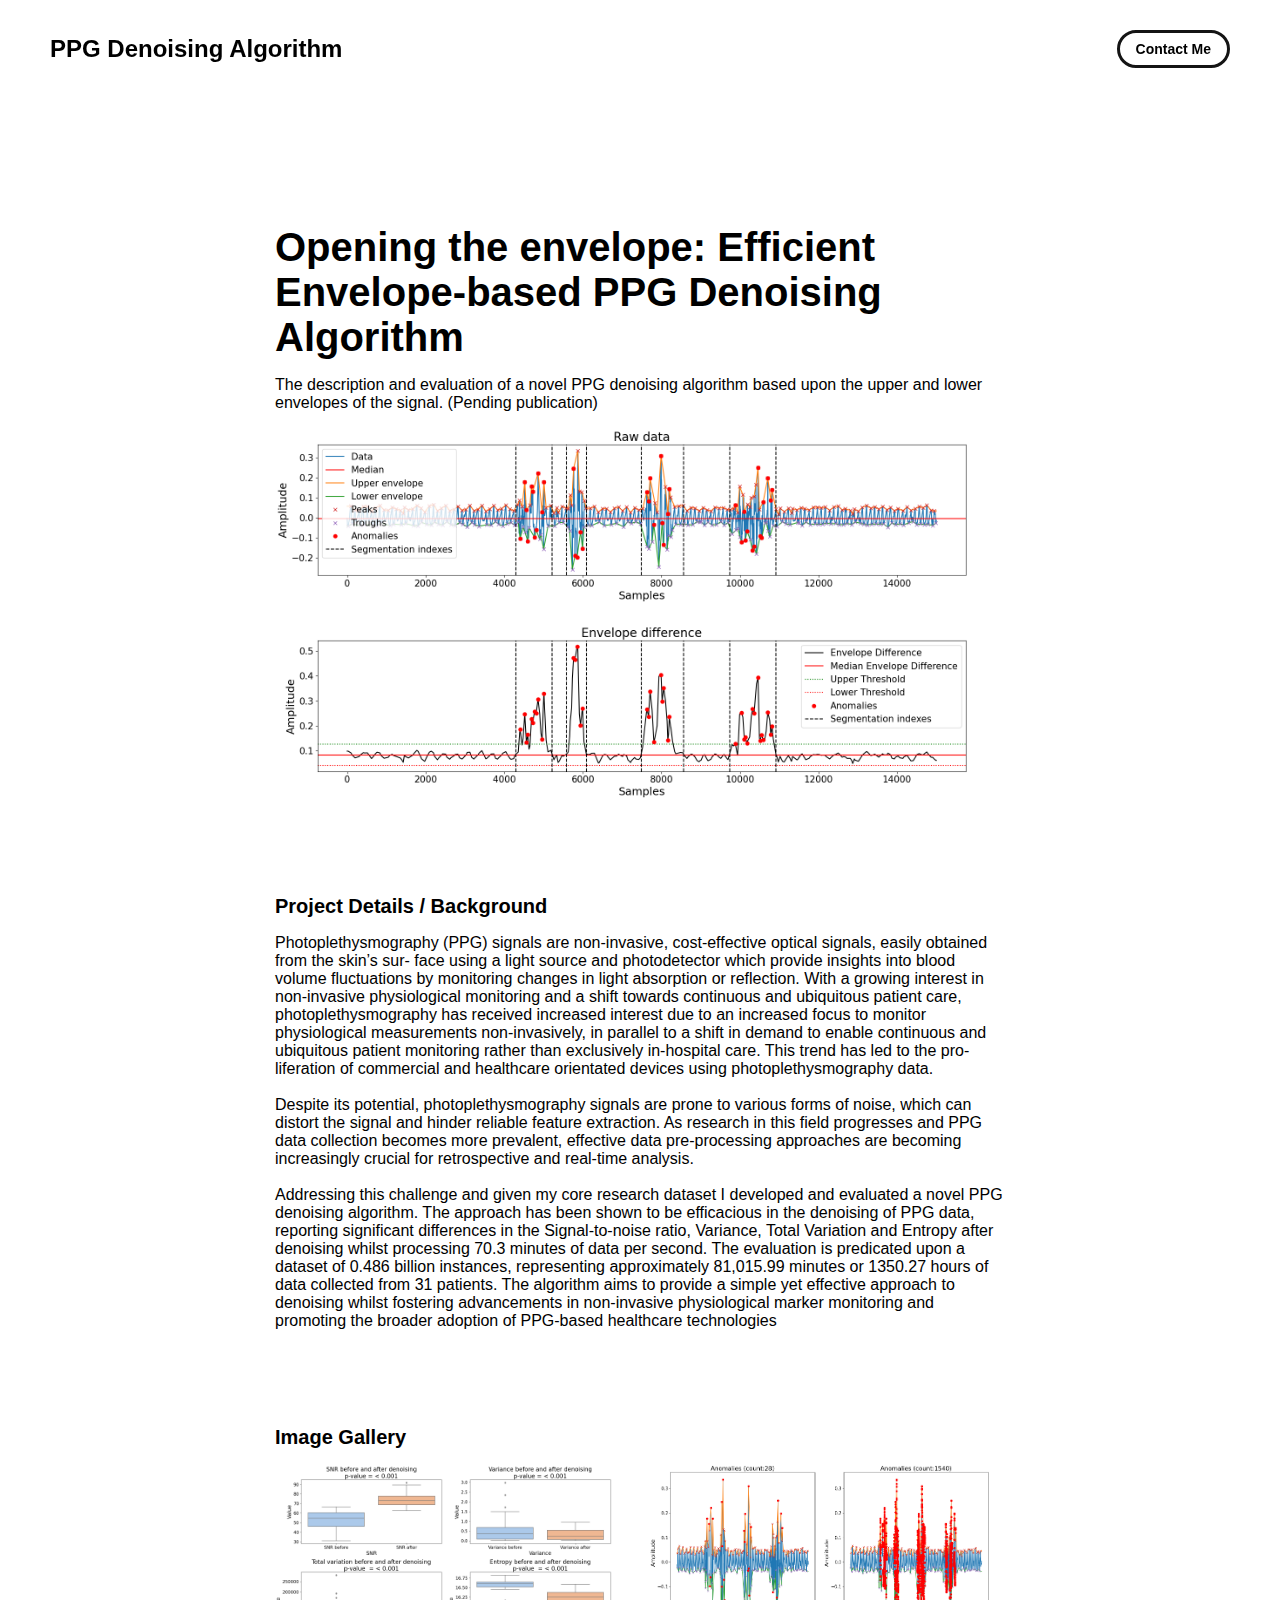
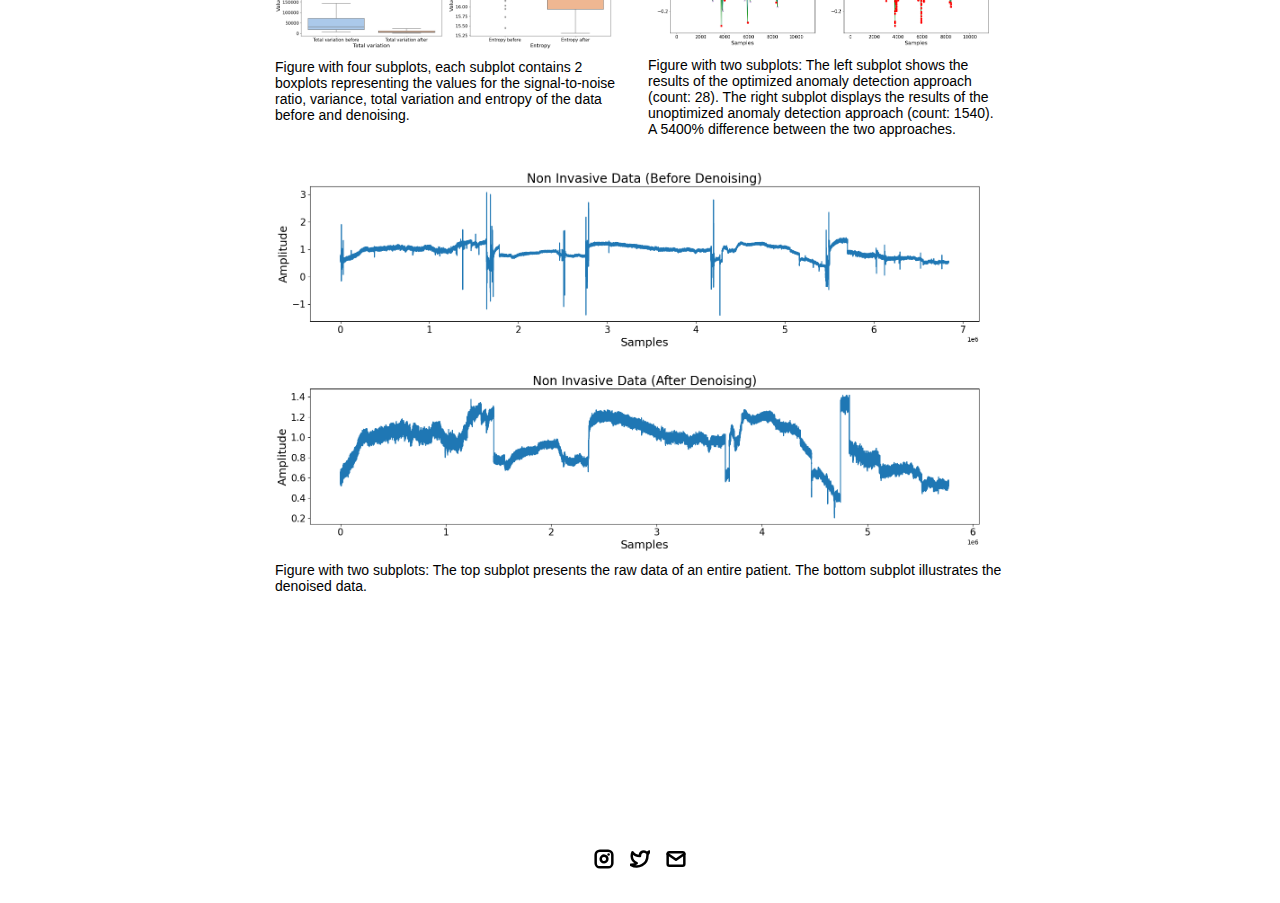
==== project-pages/denoising_article.html @ 04851f0f "updated projects" ====
<!-- 
  IMPORTANT! 
  
  Keep this file unchanged to use as a template for all future project pages. 

  For every new project you add to your portfolio, make a copy of this file in the
  'project-pages' folder with a name related to the project.
-->


<!DOCTYPE html>
<html lang="en">
	<head>
		<meta charset="utf-8">
    <!-- 
      TODO

      Upload your Unemployable (or whatever photo you like) to the assets/images folder
      and change the name of the image below to match the uploaded one

      Change the title in the <title> tag to whatever you would like the title of your portfolio to be

      This should be the same across all pages.
     -->
     <link rel="icon" href="../assets/images/1311.png" />
     <title>Envelope PPG Denoising</title>
    <meta name="description" content="A portfolio template for the Unemployables community.">
    <meta name="viewport" content="width=device-width, initial-scale=1" />

		<link rel="stylesheet" href="../css/layout.css">
    <link rel="stylesheet" href="../css/typography.css">
    <link rel="stylesheet" href="../css/utilities.css">

		<script defer src="../js/script.js"></script>
	</head>
	<body>
    <!-- NAVBAR -->
    <div class="navbar">
      <a class="nav-title-link" href="../index.html">
        <!-- 
          TODO - Change the "Portfolio Title" to whatever you want displayed in the top left

          (this should be the same across all pages)
         -->
        <span class="nav-title">PPG Denoising Algorithm</span>
        <!-- 
          TODO - Change the email after 'mailto:' to your email address for contact 
        
          (this should be the same across all pages)
        -->
        <a class="button" href="mailto:whitevans.eth@gmail.com">
          <span class="button-text">Contact Me</span>
        </a>
      </a>
    </div>

    <!-- MAIN PAGE CONTENT -->
    <div id="main-content">

      <!-- PROJECT HEADER -->
      <div id="project-header">
          <!-- 
            TODO

            - Change the 'main-title' text to the name of your project
            - Change the 'body-text' text to a short and sweet description of your project (maybe the same as the one on the project card)
            - Change "desktop.jpeg" to the image filename you uploaded in the assets/images folder.
          -->
        <div class="main-title">Opening the envelope: Efficient Envelope-based PPG Denoising Algorithm</div>
        <div class="body-text">The description and evaluation of a novel PPG denoising algorithm based upon the upper and lower envelopes of the signal. (Pending publication)</div>
        <image class="project-header-image" src="../assets/images/denoising.png">
      </div>

      <!-- PROJECT DETAILS -->
      <!-- 
        TODO

        - Change the 'subheader-text' to whatever header you want for project details
        - Add paragraphs using the <div class="body-text"></div> elements in the "project-details-content"
      -->
      <div id="project-details">
        <div class="subheader-text">Project Details / Background</div>
        <div class="project-details-content">
          <div class="body-text">Photoplethysmography (PPG) signals are non-invasive, cost-effective optical signals, easily obtained from the skin’s sur-
            face using a light source and photodetector which provide insights into blood volume fluctuations by monitoring
            changes in light absorption or reflection. With a growing interest in non-invasive physiological monitoring and a
            shift towards continuous and ubiquitous patient care, photoplethysmography has received increased interest due to
            an increased focus to monitor physiological measurements non-invasively, in parallel to a shift in demand to enable
            continuous and ubiquitous patient monitoring rather than exclusively in-hospital care. This trend has led to the pro-
            liferation of commercial and healthcare orientated devices using photoplethysmography data.  <br><br>Despite its potential,
            photoplethysmography signals are prone to various forms of noise, which can distort the signal and hinder reliable
            feature extraction. As research in this field progresses and PPG data collection becomes more prevalent, effective data
            pre-processing approaches are becoming increasingly crucial for retrospective and real-time analysis.  <br><br>Addressing this
            challenge and given my core research dataset I developed and evaluated a novel PPG denoising algorithm. The approach has been shown to be efficacious
            in the denoising of PPG data, reporting significant differences in the Signal-to-noise ratio, Variance, Total Variation
            and Entropy after denoising whilst processing 70.3 minutes of data per second. The evaluation is predicated upon a
            dataset of 0.486 billion instances, representing approximately 81,015.99 minutes or 1350.27 hours of data collected
            from 31 patients. The algorithm aims to provide a simple yet effective approach to denoising whilst fostering advancements in non-invasive physiological marker monitoring and
            promoting the broader adoption of PPG-based healthcare technologies</div>
          
        </div>
      </div>

      <!-- IMAGE GALLERY -->
      <div id="project-gallery">
        <!-- TODO - Change the 'subheader-text' to whatever you want the Gallery section header to say -->
        <div class="subheader-text">Image Gallery</div>
        <div class="project-gallery-content">
            <!-- 
              TODO

              This is where the images in the gallery live. Here's a simple gallery image for you to copy:

              Full Width Image:

                <div class="gallery-image-container">
                  <img src="../assets/images/IMAGE_NAME" class="gallery-image">
                  <span class="image-caption">IMAGE_CAPTION</span>
                </div>

              Half Width Image: 

                <div class="gallery-image-container half-width">
                  <img src="../assets/images/IMAGE_NAME" class="gallery-image">
                  <span class="image-caption">IMAGE_CAPTION</span>
                </div>

              - To add an image to the this area, copy one of the above, paste it below this comment, and change the following:
                  - IMAGE_NAME: the name of the image file in assets/images
                  - IMAGE_CAPTION: to the caption of the image
            -->
            <div class="gallery-image-container half-width">
              <img src="../assets/images/denoising_1.png" class="gallery-image">
              <span class="image-caption">Figure with four subplots, each subplot contains 2 boxplots representing the values for the signal-to-noise ratio, variance, total variation
                and entropy of the data before and denoising.</span>
            </div>
            <div class="gallery-image-container half-width">
              <img src="../assets/images/denoising_3.png" class="gallery-image">
              <span class="image-caption">Figure with two subplots: The left subplot shows the results of the optimized anomaly detection approach (count: 28). The right subplot
                displays the results of the unoptimized anomaly detection approach (count: 1540). A 5400% difference between the two approaches.</span>
            </div>
            <div class="gallery-image-container">
              <img src="../assets/images/denoising_2.png" class="gallery-image">
              <span class="image-caption">Figure with two subplots: The top subplot presents the raw data of an entire patient. The bottom subplot illustrates the denoised data.</span>
            </div>
        </div>
      </div>
    </div>

    <!-- FOOTER -->
    <div id="footer">
      <!-- 
        TODO - Change href to your Instagram account (can also delete entire "a" element if no Instagram) 

        This should be the same across all pages.
      -->
      <a class="icon-link" target="_blank" href="https://twitter.com/whitevans_eth">
        <image src="../assets/icons/instagram.svg" class="footer-icon"/>
      </a>
      <!-- 
        TODO - Change href to your Twitter account (can also delete entire "a" element if no Twitter) 
      
        This should be the same across all pages.
      -->
      <a class="icon-link" target="_blank" href="https://twitter.com/whitevans_eth">
        <image src="../assets/icons/twitter.svg" class="footer-icon"/>
      </a>
      <!-- 
        TODO - Change the email after "mailto" to your contact email 
      
        This should be the same across all pages.
      -->
      <a class="icon-link" href="mailto:whitevans.eth@gmail.com">
        <image src="../assets/icons/mail.svg" class="footer-icon"/>
      </a>
    </div>

	</body>
</html>
---- css/layout.css ----
* {
  box-sizing: border-box;
}

html {
  text-size-adjust: none;
  -webkit-text-size-adjust: none;
  -moz-text-size-adjust: none;
  -ms-text-size-adjust: none;
}

body {
  margin: 0;
  -webkit-font-smoothing: antialiased;
  -moz-osx-font-smoothing: grayscale;
}


/* Main Page Layout */

#main-content {
  margin: 225px 425px;
  display: flex;
  flex-direction: column;
  gap: 96px;
}


/* Portfolio Header */

#portfolio-header {
  display: flex;
  gap: 20px;
  align-items: center;
}

#portfolio-header-image-container {
  display: flex;
  flex-direction: column;
  gap: 10px;
  flex-basis: 50%;
}

.portfolio-header-image {
  width: 100%;
  height: auto;
}

#portfolio-header-text-container {
  display: flex;
  flex-direction: column;
  gap: 34px;
  flex-basis: 50%;
}




/* About Section */

#about-section {
  display: flex;
  flex-direction: column;
  gap: 16px;
}

.about-section-content {
  display: flex;
  flex-direction: column;
  gap: 34px;
}




/* Project Section */

#my-work-section {
  display: flex;
  flex-direction: column;
  gap: 16px;
}

.projects-container {
  display: flex;
  gap: 34px 16px;
  flex-wrap: wrap;
}

    /* Project Cards */

    .project-card {
      max-width: calc((100% - 32px) / 3);
      display: flex;
      flex-direction: column;
      gap: 34px;
    }

    .project-card-text-container {
      flex-direction: column;
      display: flex;
      gap: 16px
    }

    .project-image {
      width: 100%;
      height: 200px;
      object-fit: cover;
      object-position: center;
    }




/* Project Pages */

#project-header {
  display: flex;
  flex-direction: column;
  gap: 16px;
}

.project-header-image {
  width: 100%;
  height: auto;
}

#project-details {
  display: flex;
  flex-direction: column;
  gap: 16px;
}

.project-details-content {
  display: flex;
  flex-direction: column;
  gap: 34px;
}

    /* Project Gallery */

    #project-gallery {
      display: flex;
      flex-direction: column;
      gap: 16px;
    }

    .project-gallery-content {
      display: flex;
      flex-wrap: wrap;
      gap: 34px 16px;
    }

    .gallery-image-container {
      width: 100%;
      display: flex;
      flex-direction: column;
      gap: 10px;
    }

    .gallery-image-container.half-width {
      width: calc((100% - 16px) / 2);
    }

    .gallery-image {
      width: 100%;
      height: auto;
    }


/* Extra Extra large devices (large laptops and desktops, 1200px and below) */
@media only screen and (max-width: 1600px) {
  #main-content {
    margin: 225px 275px;
  }
}

/* Extra large devices (large laptops and desktops, 1200px and below) */
@media only screen and (max-width: 1200px) {
  #main-content {
    margin: 225px 175px;
  }
}

/* Large devices (laptops/desktops, 1000px and below) */
@media only screen and (max-width: 1000px) {
  #main-content {
    margin: 225px 75px;
  }
}

/* Small devices (portrait tablets and large phones, 800px and below) */
@media only screen and (max-width: 800px) {
  #main-content {
    margin: 150px 50px;
  }

  #portfolio-header {
    flex-direction: column;
  }

  .project-card {
    max-width: calc((100% - 16px) / 2);
  }
}

/* Small devices (portrait tablets and large phones, 600px and below) */
@media only screen and (max-width: 600px) {
  #main-content {
    margin: 125px 20px;
  }

  .project-card {
    max-width: 100%;
  }
}
---- css/typography.css ----
body {
  font-family: "Helvetica Neue", Helvetica, Arial, sans-serif;
}

.nav-title {
  font-weight: 700;
  font-size: 24px;
}

.button-text {
  font-size: 14px;
  font-weight: 700;
}

.image-caption {
  font-size: 14px;
  font-weight: 500;
}

.main-title {
  font-size: 40px;
  font-weight: 700;
}

.subheader-text {
  font-size: 20px;
  font-weight: 700;
}

.body-text {
  font-size: 16px;
  font-weight: 500;
}

.project-card-text {
  overflow: hidden;
  text-overflow: ellipsis;
  display: -webkit-box;
  -webkit-line-clamp: 4;
  -webkit-box-orient: vertical;
}

.project-title {
  overflow: hidden;
  text-overflow: ellipsis;
  display: -webkit-box;
  -webkit-line-clamp: 1;
  -webkit-box-orient: vertical;
}
---- css/utilities.css ----
/* Icons */

.right-arrow-icon {
  width: 16px;
  height: 16px;
  margin-top: 1px;
}

.footer-icon {
  width: 20px;
  height: 20px;
}

a.icon-link {
  transition: transform 200ms ease-in-out;
}

a.icon-link:hover {
  cursor: pointer;
  stroke-width: 5;
  margin: 0;
  transform: rotate(15deg);
}


/* Navbar Styling */

.navbar {
  width: 100%;
  padding: 30px 50px;
  display: flex;
  justify-content: space-between;
  align-items: center;
  position: fixed;
  top: 0;
  left: 0;
}

.nav-title-link {
  color: black;
  text-decoration: none;
}

.nav-title-link:hover {
  text-decoration: underline;
}

/* Small devices (portrait tablets and large phones, 800px and below) */
@media only screen and (max-width: 800px) {
  .navbar {
    padding: 20px 20px;
    background-color: white
  }
}


/* Button Styling */

a.button {
  padding: 8px 16px;
  border: 3px solid #141414;
  border-radius: 50px;
  color: black;
  text-decoration: none;
  width: fit-content;
  display: flex;
  gap: 5px;
  align-items: center;
}

a.button:hover {
  text-decoration: underline;
  text-decoration-thickness: 2px;
  cursor: pointer;
}


/* Footer Styling */

#footer {
  width: 100%;
  display: flex;
  padding: 30px 50px;
  justify-content: center;
  align-items: center;
  gap: 16px;
}

/* Link Styling */
a.no-underline {
  text-decoration: none;
  color: black
}

a.no-underline:hover {
  text-decoration: underline;
  cursor: pointer;
}

/* Small devices (portrait tablets and large phones, 800px and below) */
@media only screen and (max-width: 800px) {
  #footer {
    padding: 20px 20px;
  }
}
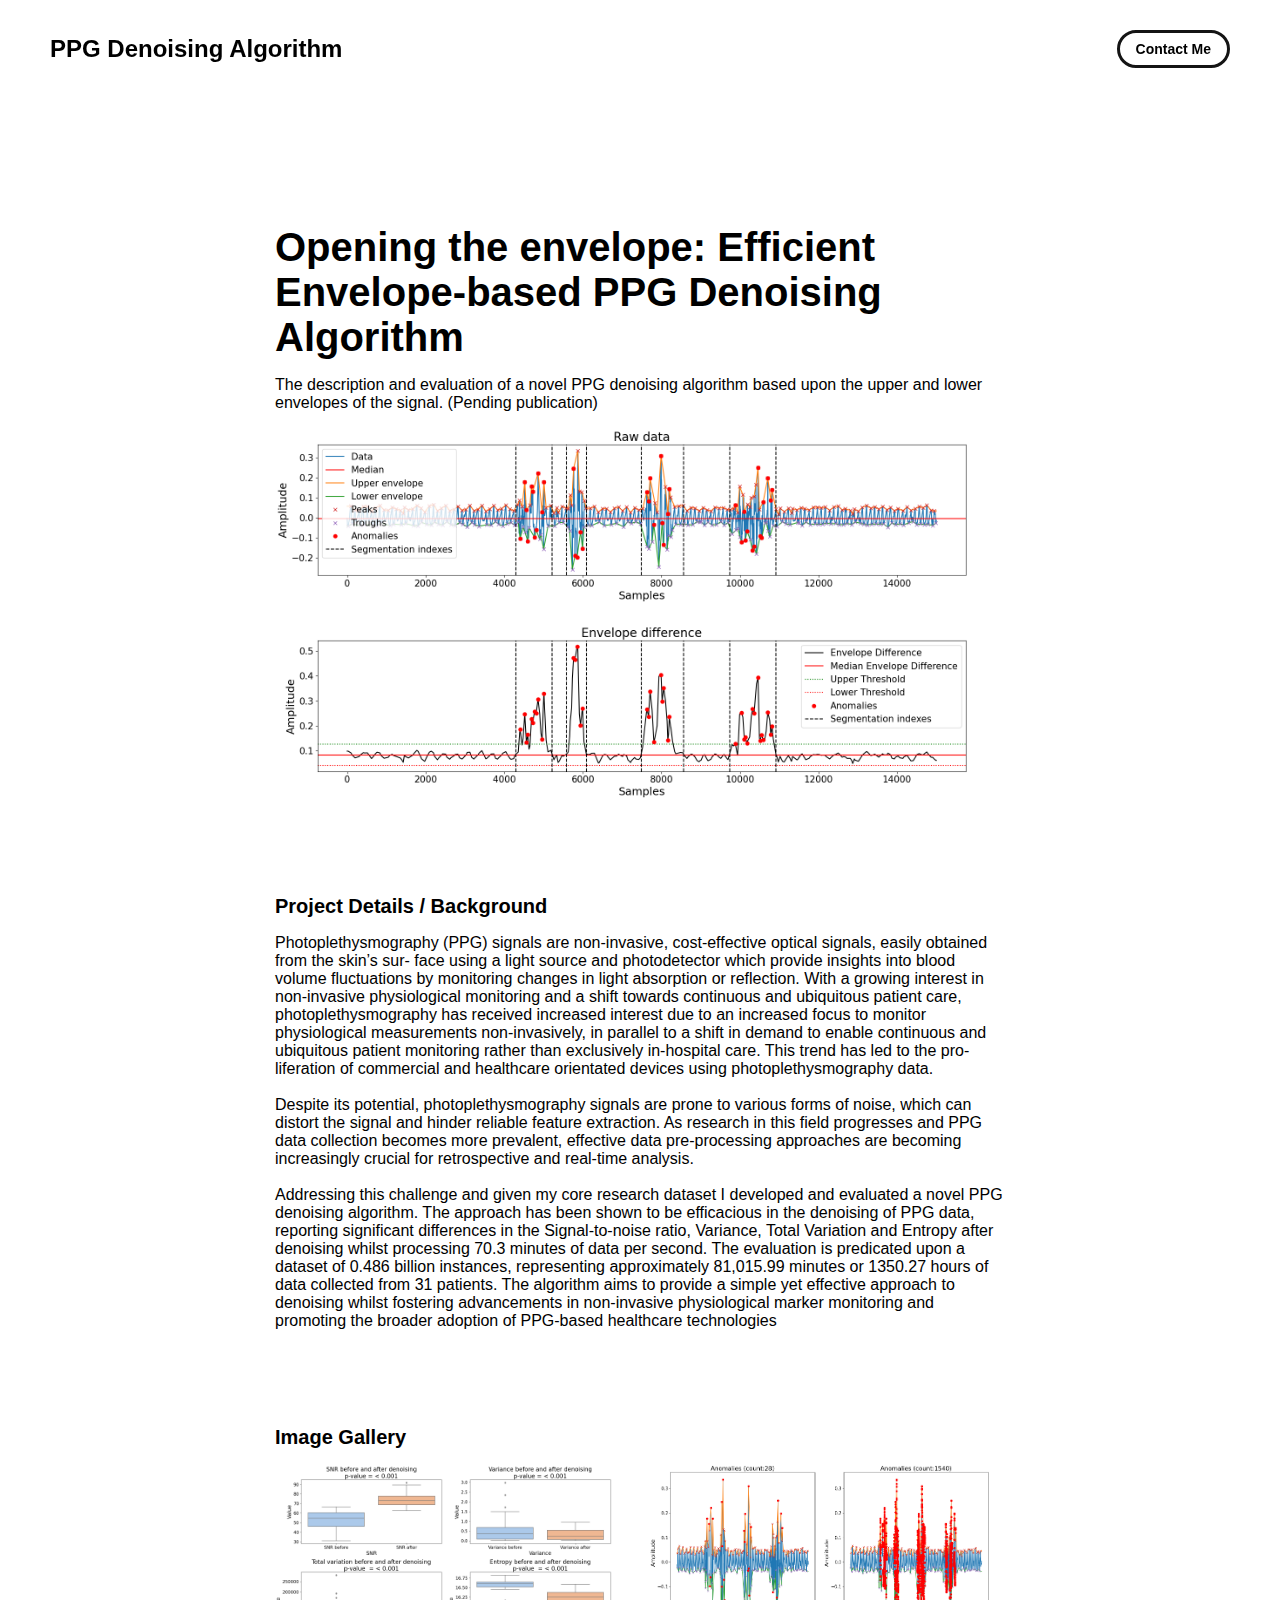
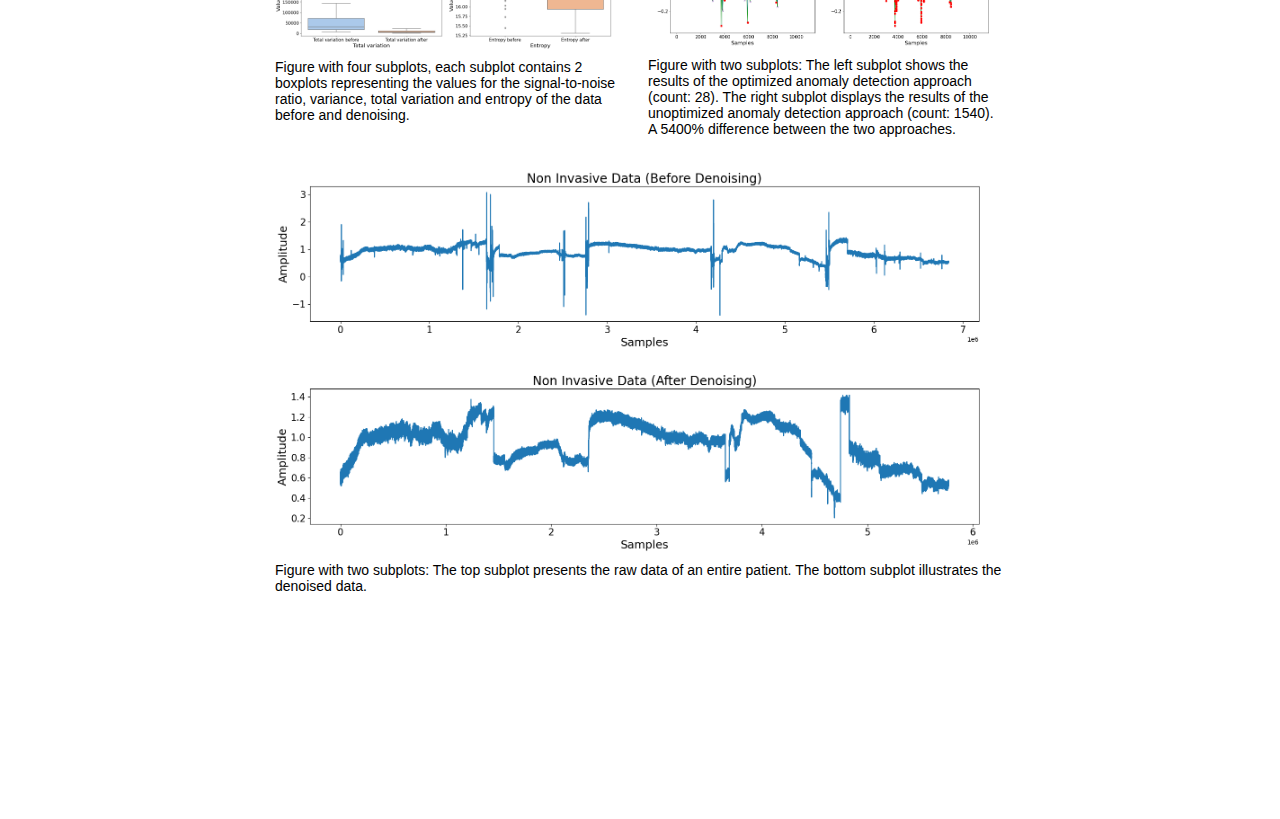
==== commit f1d9647a: "update footer and contact me" ====
--- a/project-pages/denoising_article.html
+++ b/project-pages/denoising_article.html
@@ -50,7 +50,7 @@
         
           (this should be the same across all pages)
         -->
-        <a class="button" href="mailto:whitevans.eth@gmail.com">
+        <a class="button" href="mailto:georgerebradley@gmail.com">
           <span class="button-text">Contact Me</span>
         </a>
       </a>
@@ -148,34 +148,5 @@
         </div>
       </div>
     </div>
-
-    <!-- FOOTER -->
-    <div id="footer">
-      <!-- 
-        TODO - Change href to your Instagram account (can also delete entire "a" element if no Instagram) 
-
-        This should be the same across all pages.
-      -->
-      <a class="icon-link" target="_blank" href="https://twitter.com/whitevans_eth">
-        <image src="../assets/icons/instagram.svg" class="footer-icon"/>
-      </a>
-      <!-- 
-        TODO - Change href to your Twitter account (can also delete entire "a" element if no Twitter) 
-      
-        This should be the same across all pages.
-      -->
-      <a class="icon-link" target="_blank" href="https://twitter.com/whitevans_eth">
-        <image src="../assets/icons/twitter.svg" class="footer-icon"/>
-      </a>
-      <!-- 
-        TODO - Change the email after "mailto" to your contact email 
-      
-        This should be the same across all pages.
-      -->
-      <a class="icon-link" href="mailto:whitevans.eth@gmail.com">
-        <image src="../assets/icons/mail.svg" class="footer-icon"/>
-      </a>
-    </div>
-
 	</body>
 </html>
--- a/css/layout.css
+++ b/css/layout.css
@@ -15,6 +15,20 @@
   -moz-osx-font-smoothing: grayscale;
 }
 
+#photos1 {
+  text-align: center;
+  width:100%;
+  columns:1;
+  column-gap:7%;
+  z-index:1;
+  transition:0.4s ease-in-out;
+}
+#photos1 img {
+  width:25%;
+  height: auto;
+  margin: -20px 3%;
+  transition:0.4s ease-in-out;
+}
 
 /* Main Page Layout */
 
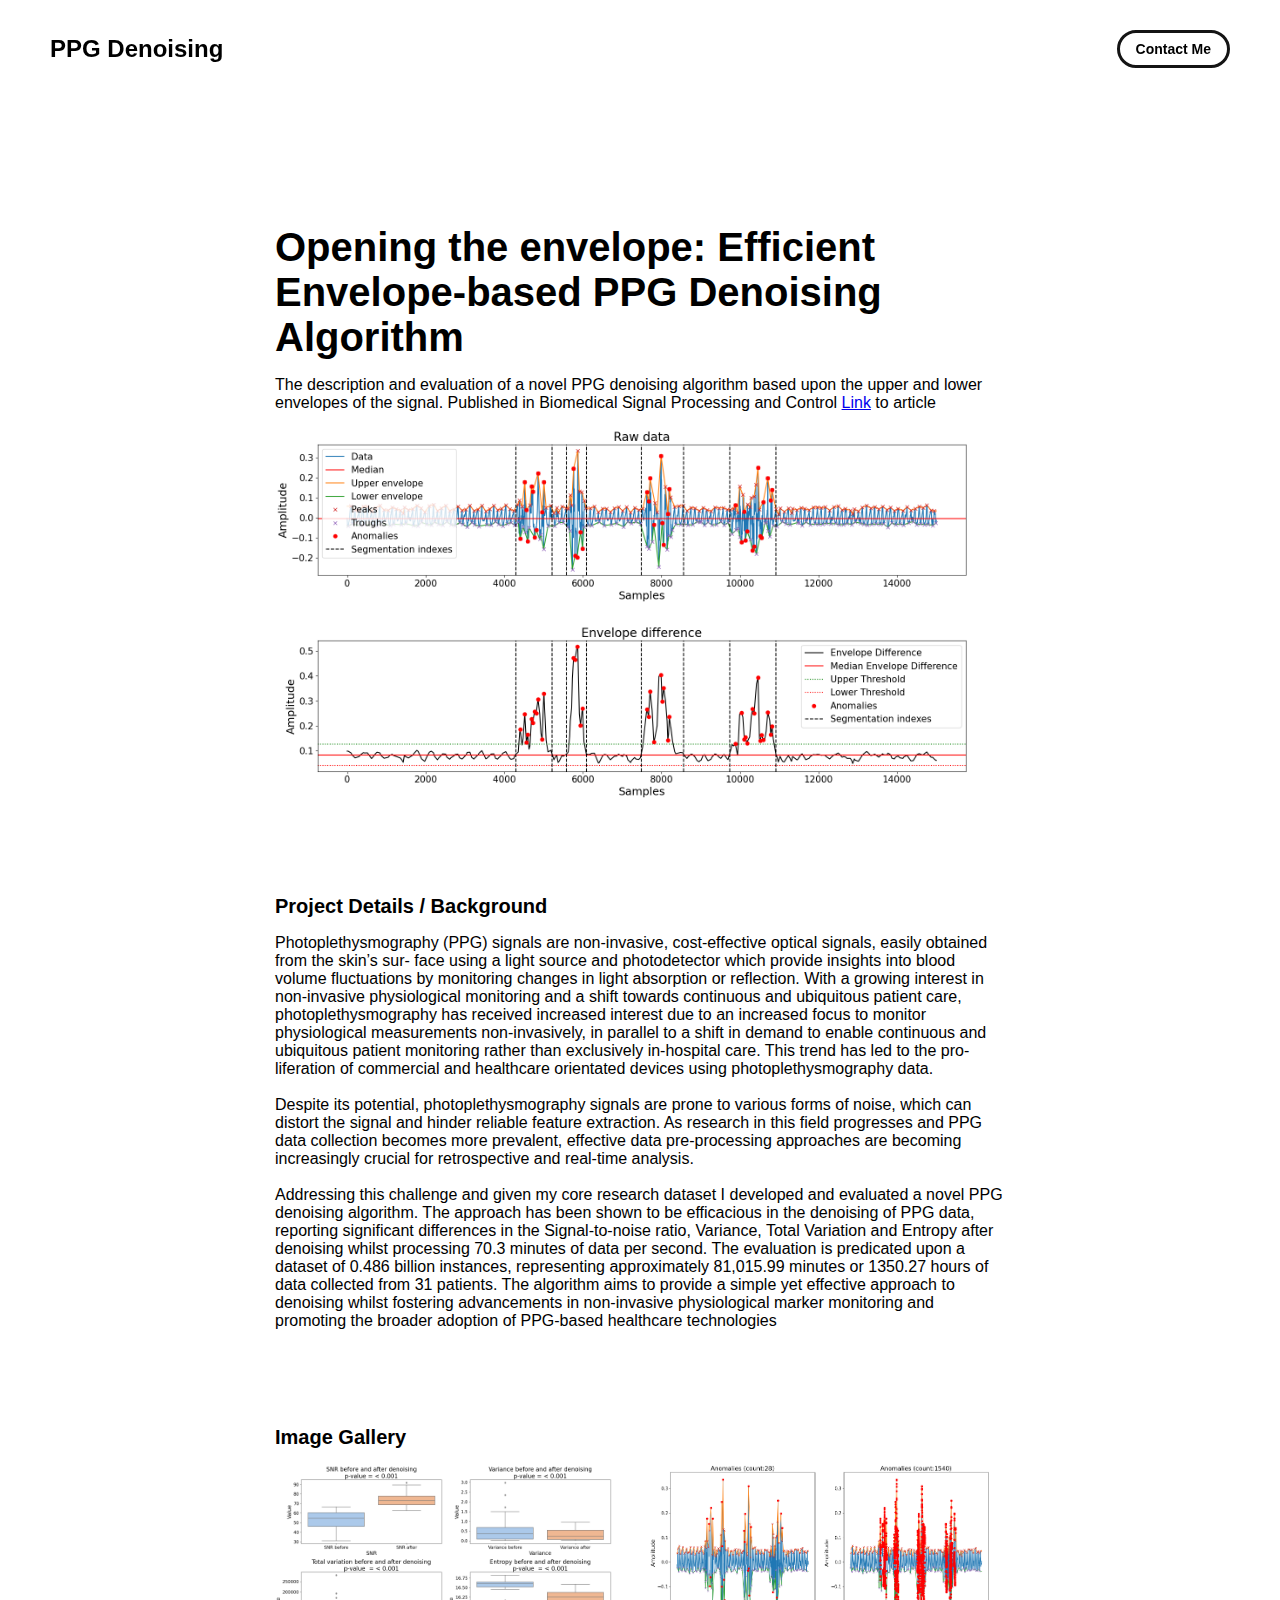
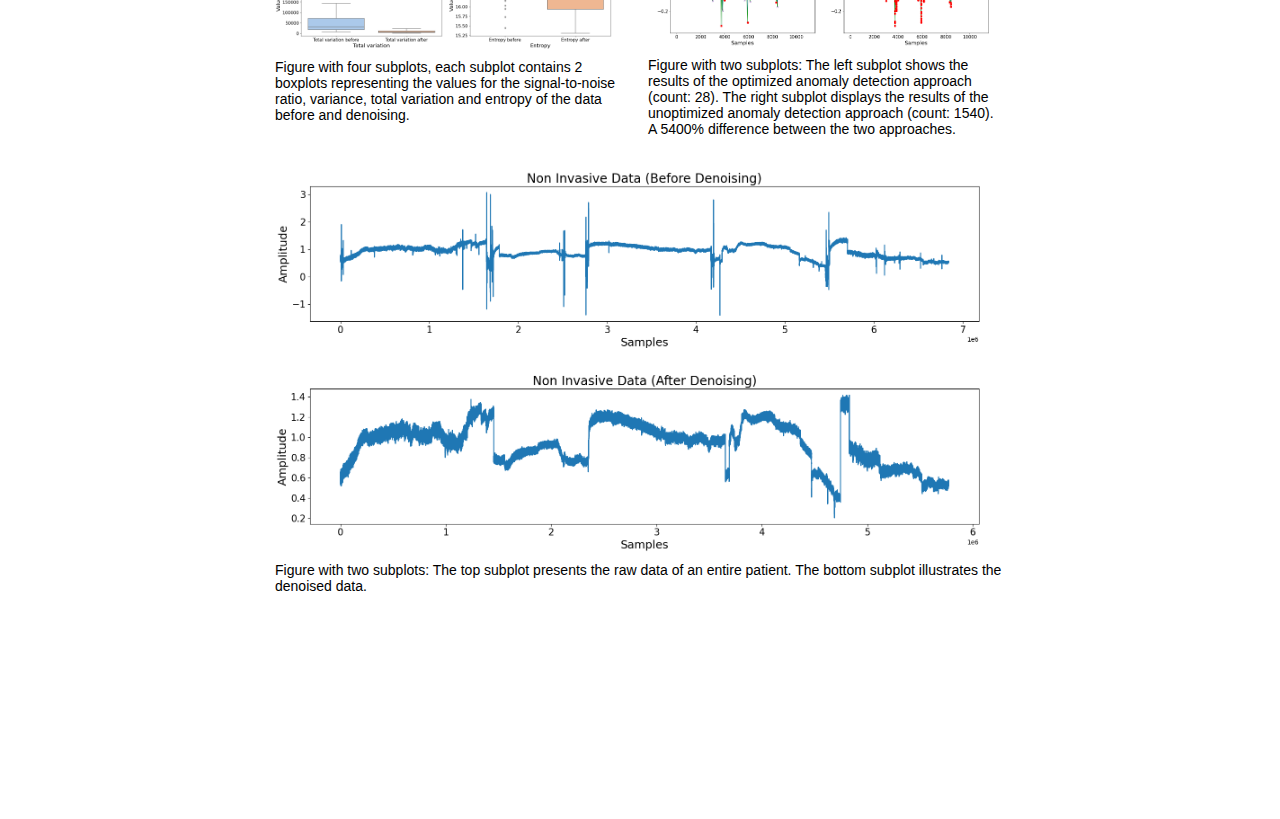
==== commit d2a0a6b7: "Updated denoising paper link" ====
--- a/project-pages/denoising_article.html
+++ b/project-pages/denoising_article.html
@@ -25,7 +25,7 @@
       This should be the same across all pages.
      -->
      <link rel="icon" href="../assets/images/1311.png" />
-     <title>Envelope PPG Denoising</title>
+     <title>PPD Denoising Algorithm</title>
     <meta name="description" content="A portfolio template for the Unemployables community.">
     <meta name="viewport" content="width=device-width, initial-scale=1" />
 
@@ -44,7 +44,7 @@
 
           (this should be the same across all pages)
          -->
-        <span class="nav-title">PPG Denoising Algorithm</span>
+        <span class="nav-title">PPG Denoising</span>
         <!-- 
           TODO - Change the email after 'mailto:' to your email address for contact 
         
@@ -69,7 +69,7 @@
             - Change "desktop.jpeg" to the image filename you uploaded in the assets/images folder.
           -->
         <div class="main-title">Opening the envelope: Efficient Envelope-based PPG Denoising Algorithm</div>
-        <div class="body-text">The description and evaluation of a novel PPG denoising algorithm based upon the upper and lower envelopes of the signal. (Pending publication)</div>
+        <div class="body-text">The description and evaluation of a novel PPG denoising algorithm based upon the upper and lower envelopes of the signal. Published in Biomedical Signal Processing and Control <a href="https://www.sciencedirect.com/science/article/pii/S1746809423011266">Link</a> to article</a></div>
         <image class="project-header-image" src="../assets/images/denoising.png">
       </div>
 
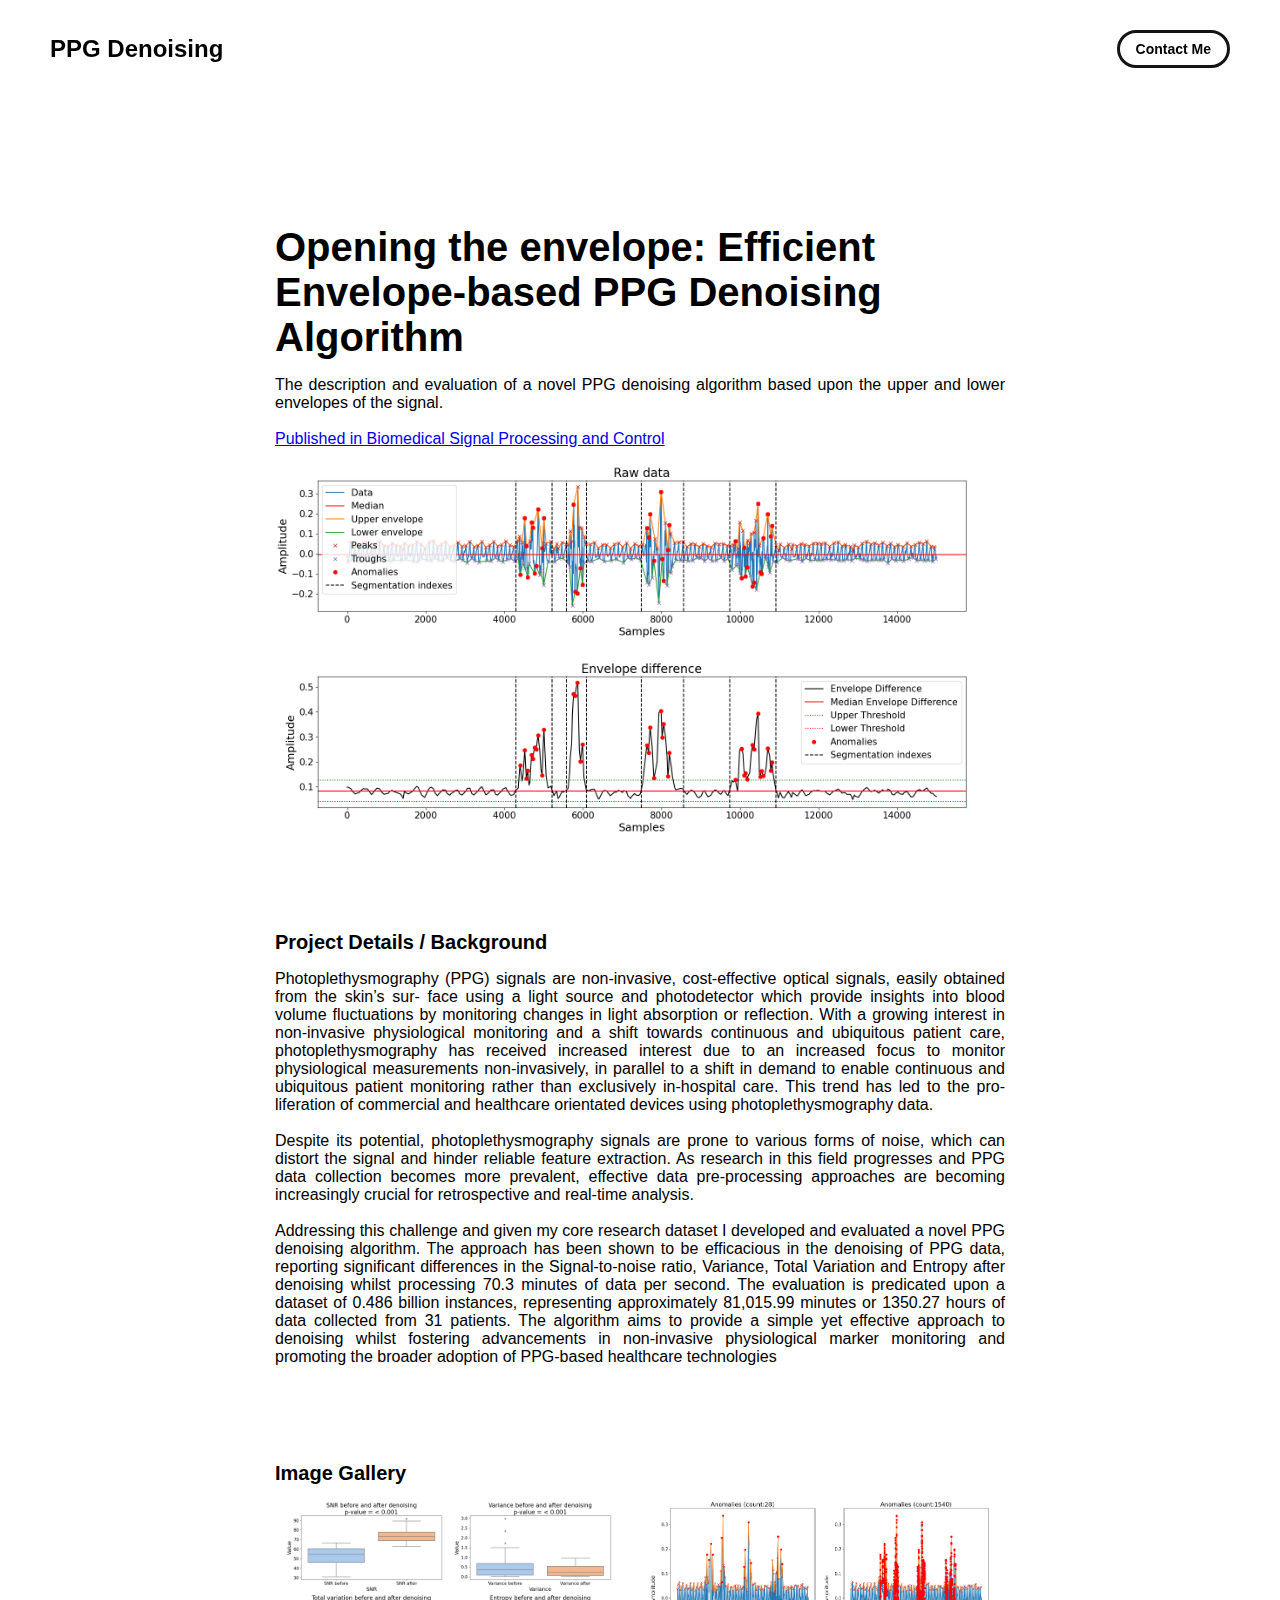
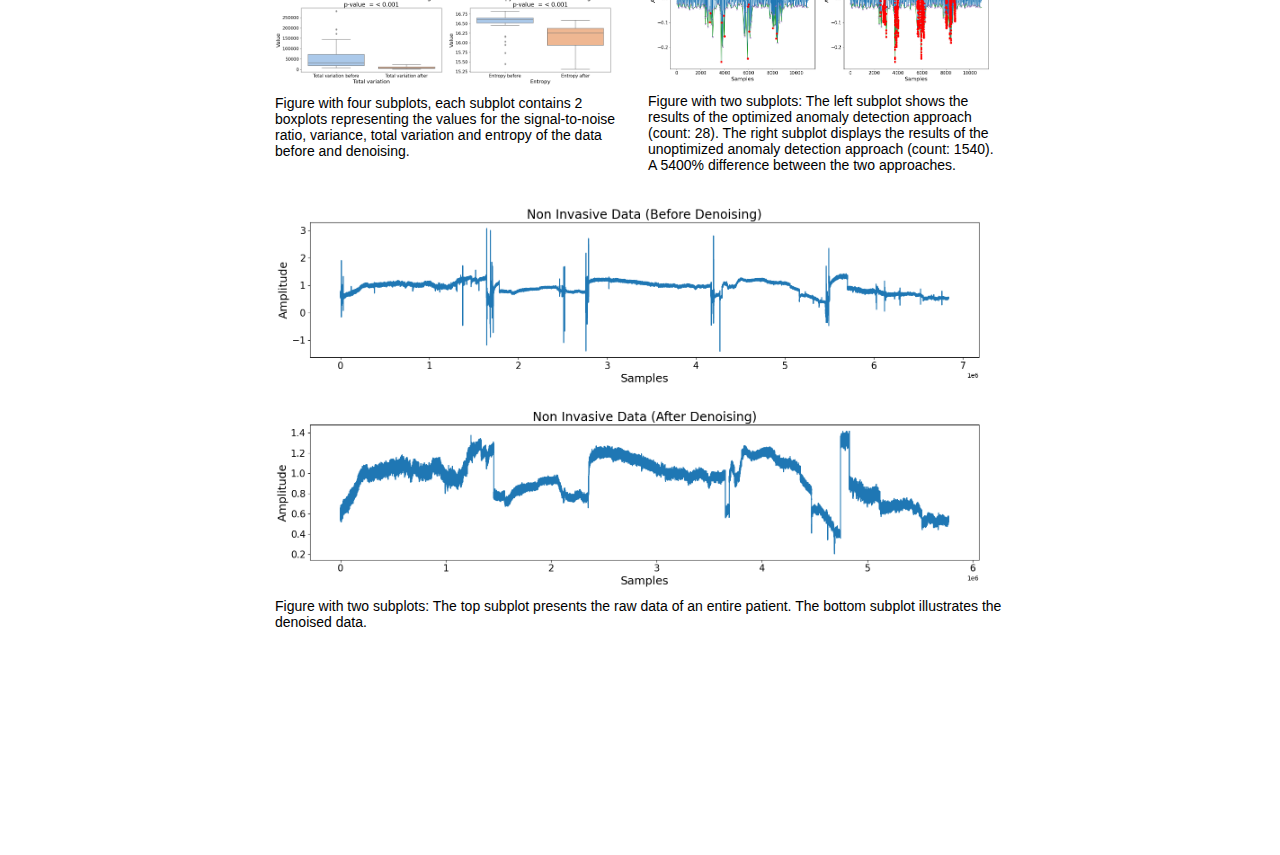
==== commit 8846318c: "Updating Project section" ====
--- a/project-pages/denoising_article.html
+++ b/project-pages/denoising_article.html
@@ -25,7 +25,7 @@
       This should be the same across all pages.
      -->
      <link rel="icon" href="../assets/images/1311.png" />
-     <title>PPD Denoising Algorithm</title>
+     <title>PPG Denoising Algorithm</title>
     <meta name="description" content="A portfolio template for the Unemployables community.">
     <meta name="viewport" content="width=device-width, initial-scale=1" />
 
@@ -69,7 +69,7 @@
             - Change "desktop.jpeg" to the image filename you uploaded in the assets/images folder.
           -->
         <div class="main-title">Opening the envelope: Efficient Envelope-based PPG Denoising Algorithm</div>
-        <div class="body-text">The description and evaluation of a novel PPG denoising algorithm based upon the upper and lower envelopes of the signal. Published in Biomedical Signal Processing and Control <a href="https://www.sciencedirect.com/science/article/pii/S1746809423011266">Link</a> to article</a></div>
+        <div class="body-text">The description and evaluation of a novel PPG denoising algorithm based upon the upper and lower envelopes of the signal. <br><br><a href="https://www.sciencedirect.com/science/article/pii/S1746809423011266">Published in Biomedical Signal Processing and Control</a></div>
         <image class="project-header-image" src="../assets/images/denoising.png">
       </div>
 
--- a/css/layout.css
+++ b/css/layout.css
@@ -20,11 +20,10 @@
   width:100%;
   columns:1;
   column-gap:7%;
-  z-index:1;
   transition:0.4s ease-in-out;
 }
 #photos1 img {
-  width:25%;
+  width:27%;
   height: auto;
   margin: -20px 3%;
   transition:0.4s ease-in-out;
@@ -44,7 +43,7 @@
 
 #portfolio-header {
   display: flex;
-  gap: 20px;
+  gap: 30px;
   align-items: center;
 }
 
--- a/css/typography.css
+++ b/css/typography.css
@@ -30,6 +30,7 @@
 .body-text {
   font-size: 16px;
   font-weight: 500;
+  text-align: justify;
 }
 
 .project-card-text {
--- a/css/utilities.css
+++ b/css/utilities.css
@@ -1,106 +1,86 @@
-
-/* Icons */
-
-.right-arrow-icon {
-  width: 16px;
-  height: 16px;
-  margin-top: 1px;
-}
-
-.footer-icon {
-  width: 20px;
-  height: 20px;
-}
-
-a.icon-link {
-  transition: transform 200ms ease-in-out;
-}
-
-a.icon-link:hover {
-  cursor: pointer;
-  stroke-width: 5;
-  margin: 0;
-  transform: rotate(15deg);
-}
-
-
-/* Navbar Styling */
-
-.navbar {
-  width: 100%;
-  padding: 30px 50px;
-  display: flex;
-  justify-content: space-between;
-  align-items: center;
-  position: fixed;
-  top: 0;
-  left: 0;
-}
-
-.nav-title-link {
-  color: black;
-  text-decoration: none;
-}
-
-.nav-title-link:hover {
-  text-decoration: underline;
-}
-
-/* Small devices (portrait tablets and large phones, 800px and below) */
-@media only screen and (max-width: 800px) {
-  .navbar {
-    padding: 20px 20px;
-    background-color: white
-  }
-}
-
-
-/* Button Styling */
-
-a.button {
-  padding: 8px 16px;
-  border: 3px solid #141414;
-  border-radius: 50px;
-  color: black;
-  text-decoration: none;
-  width: fit-content;
-  display: flex;
-  gap: 5px;
-  align-items: center;
-}
-
-a.button:hover {
-  text-decoration: underline;
-  text-decoration-thickness: 2px;
-  cursor: pointer;
-}
-
-
-/* Footer Styling */
-
-#footer {
-  width: 100%;
-  display: flex;
-  padding: 30px 50px;
-  justify-content: center;
-  align-items: center;
-  gap: 16px;
-}
-
-/* Link Styling */
-a.no-underline {
-  text-decoration: none;
-  color: black
-}
-
-a.no-underline:hover {
-  text-decoration: underline;
-  cursor: pointer;
-}
-
-/* Small devices (portrait tablets and large phones, 800px and below) */
-@media only screen and (max-width: 800px) {
-  #footer {
-    padding: 20px 20px;
-  }
-}+/* Intro Sentence Styling */
+.intro-scentence {
+  margin-top: -30px;
+  margin-bottom: -10px;
+}
+
+/* Footer Styling */
+.footer {
+  width: 100%;
+  display: flex;
+  margin-bottom: -10px;
+  gap: 20px;
+}
+
+.footer-icon {
+  width: 25px;
+  height: 25px;
+}
+
+a.icon-link {
+  transition: transform 200ms ease-in-out;
+}
+
+a.icon-link:hover {
+  cursor: pointer;
+  stroke-width: 5;
+  margin: 0;
+  transform: rotate(15deg);
+}
+
+/* Icons */
+.right-arrow-icon {
+  width: 16px;
+  height: 16px;
+  margin-top: 1px;
+}
+
+/* Navbar Styling */
+.navbar {
+  width: 100%;
+  padding: 30px 50px;
+  display: flex;
+  justify-content: space-between;
+  align-items: center;
+  position: fixed;
+  top: 0;
+  left: 0;
+}
+
+.nav-title-link {
+  color: black;
+  text-decoration: none;
+}
+
+.nav-title-link:hover {
+  text-decoration: underline;
+  text-decoration-thickness: 2px;
+  cursor: pointer;
+}
+
+/* Small devices (portrait tablets and large phones, 800px and below) */
+@media only screen and (max-width: 1080px) {
+  .navbar {
+    padding: 20px 20px;
+    background-color: white;
+  }
+}
+
+/* Button Styling */
+a.button {
+  padding: 8px 16px;
+  border: 3px solid #141414;
+  border-radius: 50px;
+  color: black;
+  text-decoration: none;
+  width: fit-content;
+  display: flex;
+  gap: 5px;
+  align-items: center;
+}
+
+a.button:hover {
+  text-decoration: underline;
+  text-decoration-thickness: 2px;
+  cursor: pointer;
+}
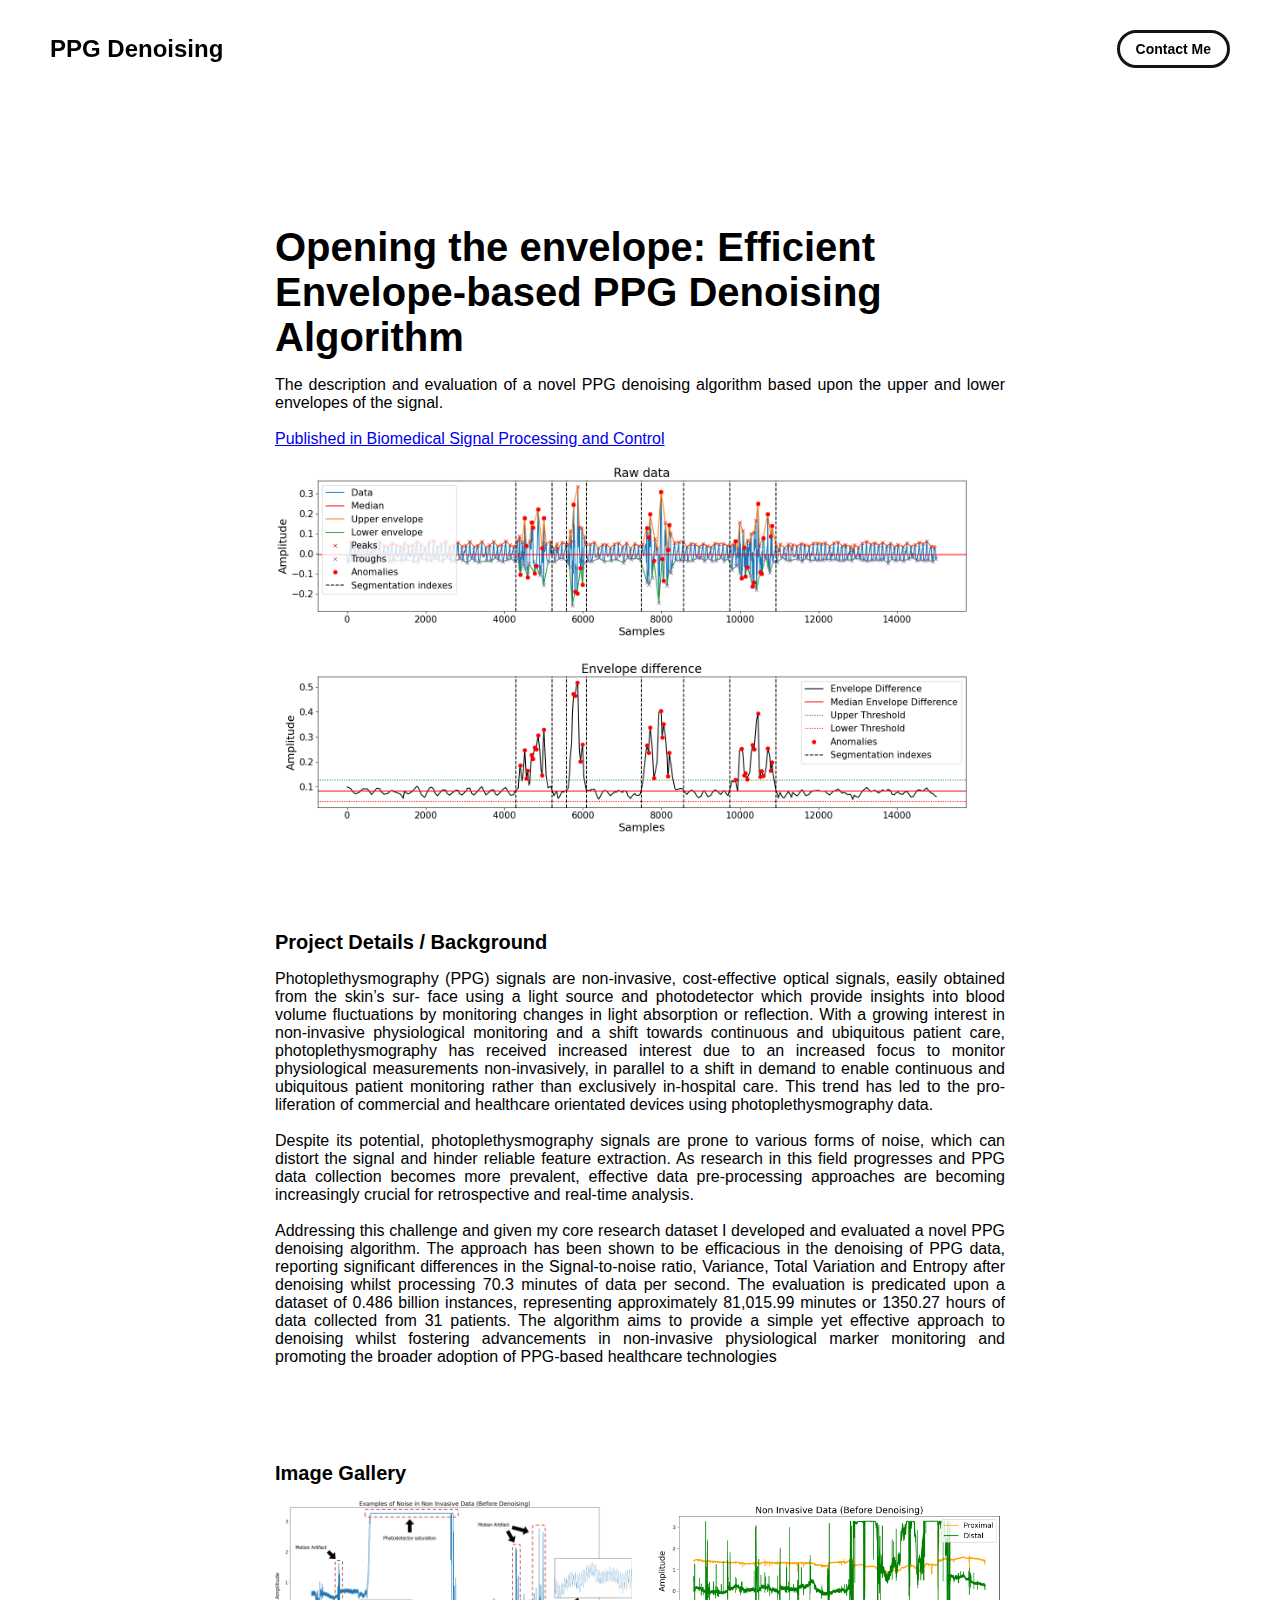
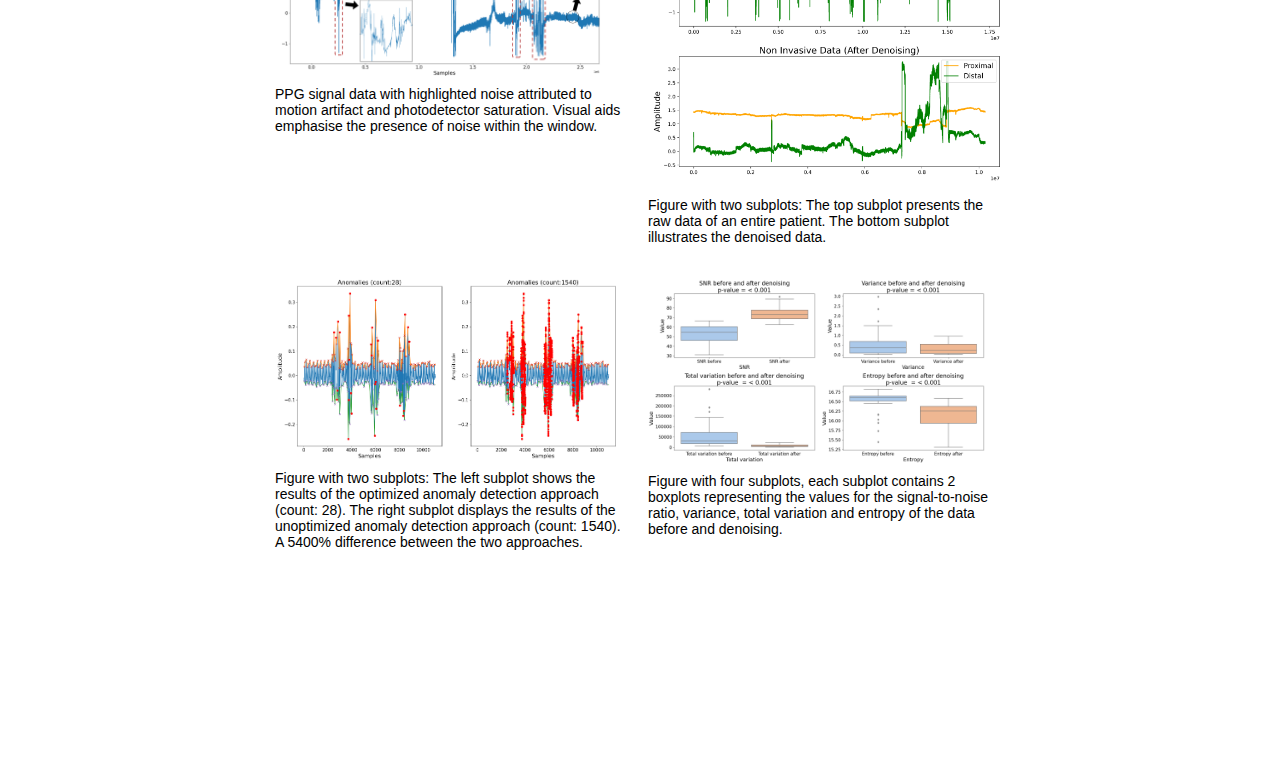
==== commit 33d29b27: "Updated projects" ====
--- a/project-pages/denoising_article.html
+++ b/project-pages/denoising_article.html
@@ -50,7 +50,7 @@
         
           (this should be the same across all pages)
         -->
-        <a class="button" href="mailto:georgerebradley@gmail.com">
+        <a class="button" href="mailto:work@george-bradley.com">
           <span class="button-text">Contact Me</span>
         </a>
       </a>
@@ -61,13 +61,6 @@
 
       <!-- PROJECT HEADER -->
       <div id="project-header">
-          <!-- 
-            TODO
-
-            - Change the 'main-title' text to the name of your project
-            - Change the 'body-text' text to a short and sweet description of your project (maybe the same as the one on the project card)
-            - Change "desktop.jpeg" to the image filename you uploaded in the assets/images folder.
-          -->
         <div class="main-title">Opening the envelope: Efficient Envelope-based PPG Denoising Algorithm</div>
         <div class="body-text">The description and evaluation of a novel PPG denoising algorithm based upon the upper and lower envelopes of the signal. <br><br><a href="https://www.sciencedirect.com/science/article/pii/S1746809423011266">Published in Biomedical Signal Processing and Control</a></div>
         <image class="project-header-image" src="../assets/images/denoising.png">
@@ -132,18 +125,22 @@
                   - IMAGE_CAPTION: to the caption of the image
             -->
             <div class="gallery-image-container half-width">
-              <img src="../assets/images/denoising_1.png" class="gallery-image">
-              <span class="image-caption">Figure with four subplots, each subplot contains 2 boxplots representing the values for the signal-to-noise ratio, variance, total variation
-                and entropy of the data before and denoising.</span>
+              <img src="../assets/images/EG_NOISE_SIG.png" class="gallery-image">
+              <span class="image-caption">PPG signal data with highlighted noise attributed to motion artifact and photodetector saturation. Visual aids emphasise the presence of noise within the window.</span>
+            </div>
+            <div class="gallery-image-container half-width">
+              <img src="../assets/images/denoising_b_a.png" class="gallery-image">
+              <span class="image-caption">Figure with two subplots: The top subplot presents the raw data of an entire patient. The bottom subplot illustrates the denoised data.</span>
             </div>
             <div class="gallery-image-container half-width">
               <img src="../assets/images/denoising_3.png" class="gallery-image">
               <span class="image-caption">Figure with two subplots: The left subplot shows the results of the optimized anomaly detection approach (count: 28). The right subplot
                 displays the results of the unoptimized anomaly detection approach (count: 1540). A 5400% difference between the two approaches.</span>
             </div>
-            <div class="gallery-image-container">
-              <img src="../assets/images/denoising_2.png" class="gallery-image">
-              <span class="image-caption">Figure with two subplots: The top subplot presents the raw data of an entire patient. The bottom subplot illustrates the denoised data.</span>
+            <div class="gallery-image-container half-width">
+              <img src="../assets/images/denoising_1.png" class="gallery-image">
+              <span class="image-caption">Figure with four subplots, each subplot contains 2 boxplots representing the values for the signal-to-noise ratio, variance, total variation
+                and entropy of the data before and denoising.</span>
             </div>
         </div>
       </div>
